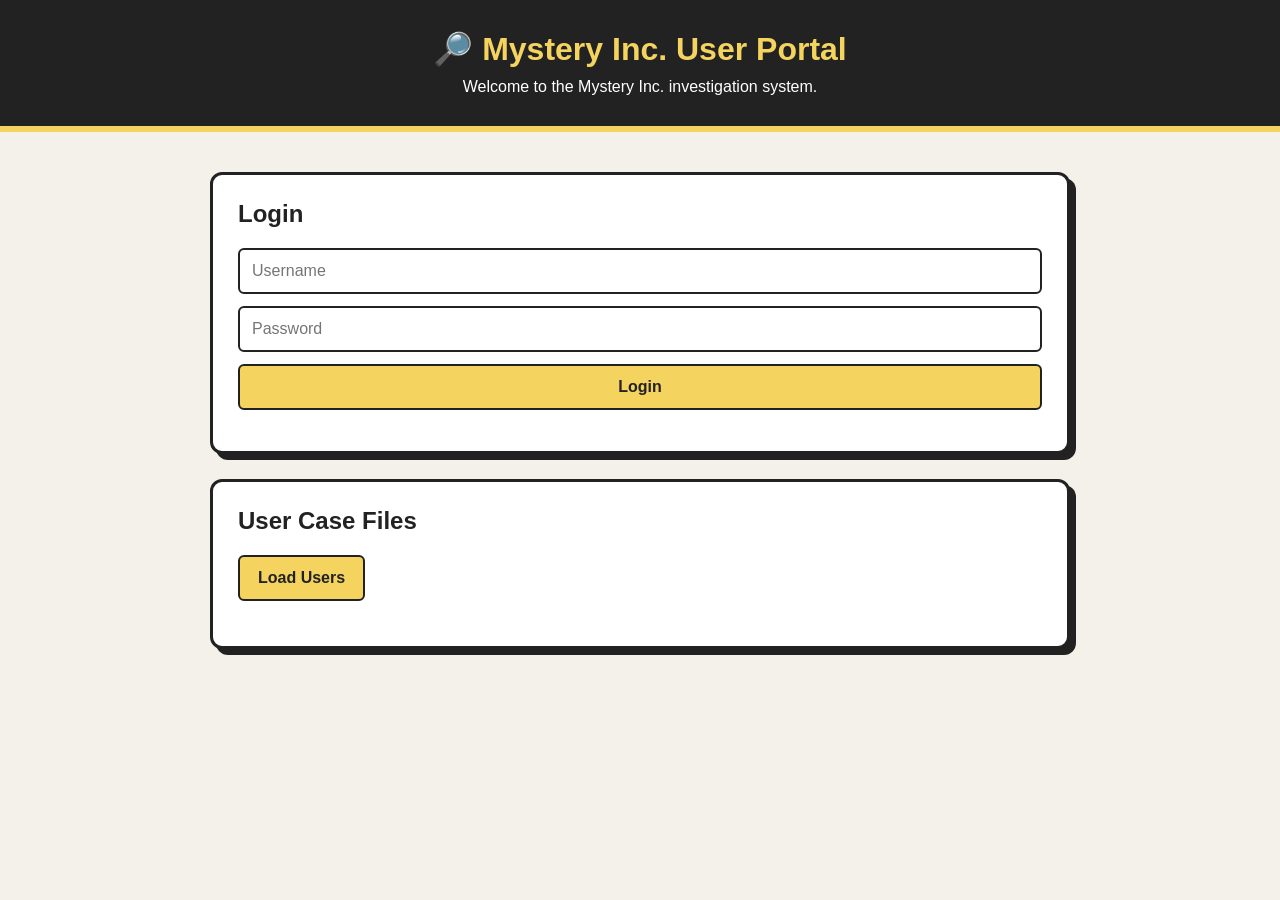
==== frontend/index.html @ 5c2b9360 "Add frontend and SQLi remediation" ====
<!DOCTYPE html>
<html lang="en">
<head>
    <meta charset="UTF-8">
    <meta name="viewport" content="width=device-width, initial-scale=1.0">
    <title>Mystery Inc. User Portal</title>
    <link rel="stylesheet" href="style.css">
</head>
<body>

    <header>
        <h1>🔎 Mystery Inc. User Portal</h1>
        <p>Welcome to the Mystery Inc. investigation system.</p>
    </header>

    <main>
        <section id="login-section">
            <h2>Login</h2>

            <form id="login-form">
                <input
                    type="text"
                    id="username"
                    placeholder="Username"
                    required
                >

                <input
                    type="password"
                    id="password"
                    placeholder="Password"
                    required
                >

                <button type="submit">Login</button>
            </form>

            <p id="login-message"></p>
        </section>

        <section id="users-section">
            <h2>User Case Files</h2>

            <button id="load-users">
                Load Users
            </button>

            <div id="users-container"></div>
        </section>
    </main>

    <script src="app.js"></script>
</body>
</html>
---- frontend/style.css ----
* {
    box-sizing: border-box;
}

body {
    margin: 0;
    font-family: Arial, sans-serif;
    background: #f4f1ea;
    color: #222;
}

header {
    background: #222;
    color: #f4d35e;
    padding: 30px;
    text-align: center;
    border-bottom: 6px solid #f4d35e;
}

header h1 {
    margin: 0 0 10px;
    font-size: 32px;
}

header p {
    margin: 0;
    color: #fff;
}

main {
    max-width: 900px;
    margin: 40px auto;
    padding: 0 20px;
}

section {
    background: #fff;
    padding: 25px;
    margin-bottom: 25px;
    border: 3px solid #222;
    border-radius: 12px;
    box-shadow: 6px 6px 0 #222;
}

h2 {
    margin-top: 0;
}

form {
    display: flex;
    flex-direction: column;
    gap: 12px;
}

input {
    padding: 12px;
    border: 2px solid #222;
    border-radius: 6px;
    font-size: 16px;
}

button {
    padding: 12px 18px;
    background: #f4d35e;
    color: #222;
    border: 2px solid #222;
    border-radius: 6px;
    font-weight: bold;
    font-size: 16px;
    cursor: pointer;
}

button:hover {
    transform: translateY(-2px);
}

#login-message {
    font-weight: bold;
}

#users-container {
    margin-top: 20px;
}

.user-card {
    padding: 15px;
    margin-bottom: 12px;
    border: 2px solid #222;
    border-radius: 8px;
    background: #fafafa;
}

.user-card h3 {
    margin-top: 0;
}

.user-card p {
    margin: 6px 0;
}
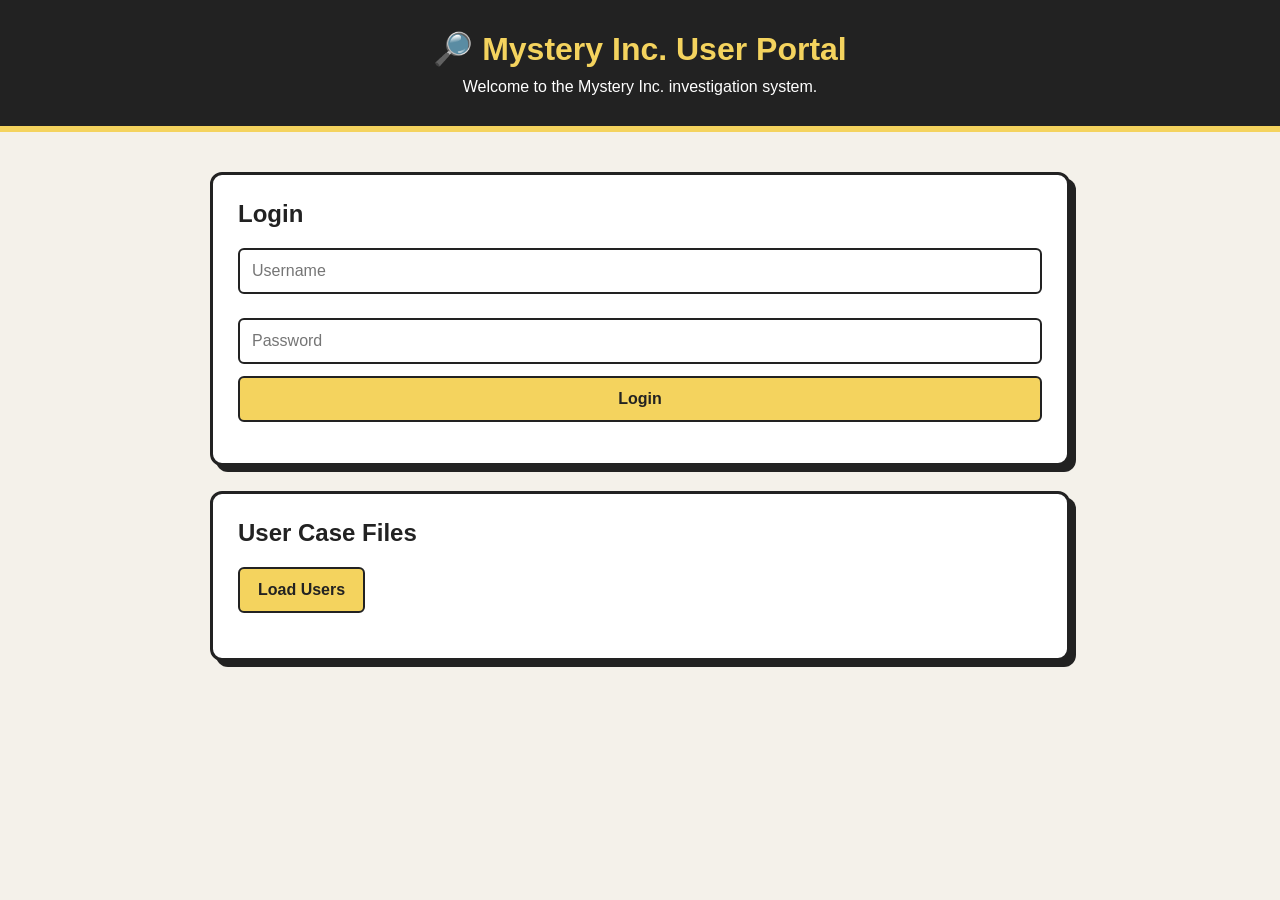
==== commit 6d51c778: "docs: update README with latest security findings" ====
--- a/frontend/index.html
+++ b/frontend/index.html
@@ -24,7 +24,7 @@
                     placeholder="Username"
                     required
                 >
-
+                <div id="search-result"></div>
                 <input
                     type="password"
                     id="password"
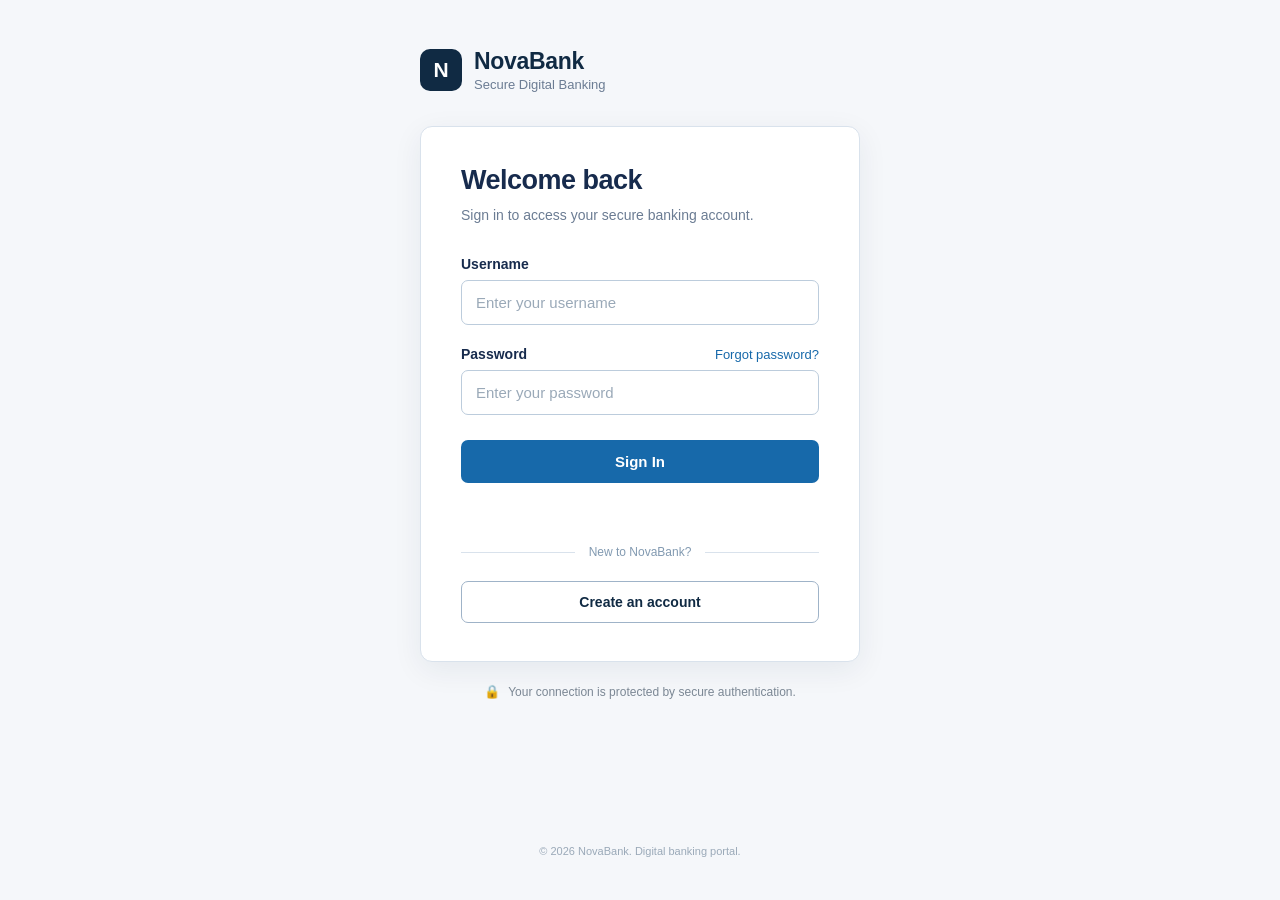
==== commit 678c5b5d: "Expand vulnerable API lab and NovaBank frontend" ====
--- a/frontend/index.html
+++ b/frontend/index.html
@@ -3,52 +3,330 @@
 <head>
     <meta charset="UTF-8">
     <meta name="viewport" content="width=device-width, initial-scale=1.0">
-    <title>Mystery Inc. User Portal</title>
+
+    <title>NovaBank | Secure Banking</title>
+
     <link rel="stylesheet" href="style.css">
 </head>
+
 <body>
 
-    <header>
-        <h1>🔎 Mystery Inc. User Portal</h1>
-        <p>Welcome to the Mystery Inc. investigation system.</p>
-    </header>
-
-    <main>
-        <section id="login-section">
-            <h2>Login</h2>
+    <!-- =========================
+         LOGIN
+         ========================= -->
+
+    <div class="auth-page">
+
+        <div class="auth-brand">
+            <div class="brand-icon">N</div>
+
+            <div>
+                <h1>NovaBank</h1>
+                <p>Secure Digital Banking</p>
+            </div>
+        </div>
+
+        <div class="auth-card">
+
+            <div class="auth-header">
+                <h2>Welcome back</h2>
+                <p>Sign in to access your secure banking account.</p>
+            </div>
 
             <form id="login-form">
-                <input
-                    type="text"
-                    id="username"
-                    placeholder="Username"
-                    required
-                >
-                <div id="search-result"></div>
-                <input
-                    type="password"
-                    id="password"
-                    placeholder="Password"
-                    required
-                >
-
-                <button type="submit">Login</button>
+
+                <div class="form-group">
+                    <label for="username">Username</label>
+
+                    <input
+                        type="text"
+                        id="username"
+                        placeholder="Enter your username"
+                        autocomplete="username"
+                        required
+                    >
+                </div>
+
+                <div class="form-group">
+
+                    <div class="password-header">
+                        <label for="password">Password</label>
+                        <a href="#" id="forgot-password">
+                            Forgot password?
+                        </a>
+                    </div>
+
+                    <input
+                        type="password"
+                        id="password"
+                        placeholder="Enter your password"
+                        autocomplete="current-password"
+                        required
+                    >
+
+                </div>
+
+                <button type="submit" class="login-button">
+                    Sign In
+                </button>
+
+                <p id="login-message"></p>
+
             </form>
 
-            <p id="login-message"></p>
-        </section>
-
-        <section id="users-section">
-            <h2>User Case Files</h2>
-
-            <button id="load-users">
-                Load Users
+            <div class="divider">
+                <span>New to NovaBank?</span>
+            </div>
+
+            <button class="secondary-button" id="register-button">
+                Create an account
             </button>
 
-            <div id="users-container"></div>
-        </section>
-    </main>
+        </div>
+
+        <div class="security-notice">
+            <span>🔒</span>
+            <span>Your connection is protected by secure authentication.</span>
+        </div>
+
+        <footer>
+            <p>© 2026 NovaBank. Digital banking portal.</p>
+        </footer>
+
+    </div>
+
+
+    <!-- =========================
+         DASHBOARD
+         ========================= -->
+
+    <div id="dashboard" style="display: none;">
+
+        <header class="dashboard-header">
+
+            <div>
+                <h1>NovaBank</h1>
+                <p>Secure Digital Banking</p>
+            </div>
+
+            <button id="logout-button">
+                Sign Out
+            </button>
+
+        </header>
+
+
+        <main class="dashboard-main">
+
+            <!-- ACCOUNT OVERVIEW -->
+
+            <section class="welcome-section">
+
+                <p class="dashboard-label">
+                    ACCOUNT OVERVIEW
+                </p>
+
+                <h2>Welcome back</h2>
+
+                <p>
+                    Your banking account at a glance.
+                </p>
+
+            </section>
+
+
+            <!-- BALANCE -->
+
+            <section class="account-card">
+
+                <div>
+
+                    <p class="account-label">
+                        AVAILABLE BALANCE
+                    </p>
+
+                    <h2>€12,450.00</h2>
+
+                </div>
+
+                <div>
+
+                    <p class="account-label">
+                        ACCOUNT
+                    </p>
+
+                    <p>•••• 4821</p>
+
+                </div>
+
+            </section>
+
+
+            <!-- DASHBOARD CARDS -->
+
+            <section class="dashboard-grid">
+
+
+                <!-- =========================
+                     MY ACCOUNT
+                     ========================= -->
+
+                <div class="dashboard-panel">
+
+                    <h3>My Account</h3>
+
+                    <p>
+                        View and manage your personal account information.
+                    </p>
+
+                    <button id="profile-button">
+                        View Profile
+                    </button>
+
+                    <div
+                        id="profile-result"
+                        style="display: none;"
+                    ></div>
+
+                </div>
+
+
+                <!-- =========================
+                     TRANSFERS
+                     ========================= -->
+
+                <div class="dashboard-panel">
+
+                    <h3>Transfers</h3>
+
+                    <p>
+                        Send money and manage your transactions.
+                    </p>
+
+                    <button id="transfer-button">
+                        Transfers
+                    </button>
+
+                    <div
+                        id="transfer-result"
+                        style="display: none;"
+                    >
+
+                        <div class="form-group">
+
+                            <label for="recipient-id">
+                                Recipient ID
+                            </label>
+
+                            <input
+                                type="number"
+                                id="recipient-id"
+                                placeholder="Enter recipient ID"
+                                min="1"
+                            >
+
+                        </div>
+
+
+                        <div class="form-group">
+
+                            <label for="transfer-amount">
+                                Amount
+                            </label>
+
+                            <input
+                                type="number"
+                                id="transfer-amount"
+                                placeholder="0.00"
+                                min="0.01"
+                                step="0.01"
+                            >
+
+                        </div>
+
+
+                        <div class="form-group">
+
+                            <label for="transfer-description">
+                                Description
+                            </label>
+
+                            <input
+                                type="text"
+                                id="transfer-description"
+                                placeholder="e.g. Rent"
+                            >
+
+                        </div>
+
+
+                        <button id="send-transfer-button">
+                            Send Transfer
+                        </button>
+
+                        <p id="transfer-message"></p>
+
+                    </div>
+
+                </div>
+
+
+                <!-- =========================
+                     TRANSACTIONS
+                     ========================= -->
+
+                <div class="dashboard-panel">
+
+                    <h3>Transactions</h3>
+
+                    <p>
+                        Review your recent banking activity.
+                    </p>
+
+                    <button id="transactions-button">
+                        View Transactions
+                    </button>
+
+                    <div
+                        id="transactions-result"
+                        style="display: none;"
+                    ></div>
+
+                </div>
+
+
+                <!-- =========================
+                     SECURITY
+                     ========================= -->
+
+                <div class="dashboard-panel">
+
+                    <h3>Security</h3>
+
+                    <p>
+                        Review your account security and authentication.
+                    </p>
+
+                    <button id="security-button">
+                        Security Center
+                    </button>
+
+                    <div
+                        id="security-result"
+                        style="display: none;"
+                    ></div>
+
+                </div>
+
+
+            </section>
+
+        </main>
+
+    </div>
+
 
     <script src="app.js"></script>
+
 </body>
 </html>
--- a/frontend/style.css
+++ b/frontend/style.css
@@ -2,98 +2,755 @@
     box-sizing: border-box;
 }
 
+:root {
+    --navy: #102a43;
+    --blue: #1769aa;
+    --blue-hover: #12578f;
+    --text: #172b4d;
+    --muted: #6b7c93;
+    --border: #d9e2ec;
+    --background: #f5f7fa;
+    --white: #ffffff;
+}
+
 body {
     margin: 0;
-    font-family: Arial, sans-serif;
-    background: #f4f1ea;
-    color: #222;
-}
-
-header {
-    background: #222;
-    color: #f4d35e;
-    padding: 30px;
+    min-height: 100vh;
+    font-family: -apple-system, BlinkMacSystemFont, "Segoe UI", Roboto,
+        Helvetica, Arial, sans-serif;
+    background: var(--background);
+    color: var(--text);
+}
+
+/* =========================
+   AUTH PAGE
+   ========================= */
+
+.auth-page {
+    min-height: 100vh;
+    display: flex;
+    flex-direction: column;
+    align-items: center;
+    padding: 48px 24px 32px;
+}
+
+/* =========================
+   BRAND
+   ========================= */
+
+.auth-brand {
+    width: 100%;
+    max-width: 440px;
+    display: flex;
+    align-items: center;
+    gap: 12px;
+    margin-bottom: 34px;
+}
+
+.brand-icon {
+    width: 42px;
+    height: 42px;
+    display: flex;
+    align-items: center;
+    justify-content: center;
+
+    background: var(--navy);
+    color: white;
+
+    border-radius: 10px;
+
+    font-size: 21px;
+    font-weight: 700;
+}
+
+.auth-brand h1 {
+    margin: 0;
+    color: var(--navy);
+    font-size: 23px;
+    font-weight: 700;
+    letter-spacing: -0.3px;
+}
+
+.auth-brand p {
+    margin: 2px 0 0;
+    color: var(--muted);
+    font-size: 13px;
+}
+
+/* =========================
+   LOGIN CARD
+   ========================= */
+
+.auth-card {
+    width: 100%;
+    max-width: 440px;
+
+    background: var(--white);
+
+    border: 1px solid var(--border);
+    border-radius: 12px;
+
+    padding: 38px 40px;
+
+    box-shadow: 0 8px 30px rgba(16, 42, 67, 0.07);
+}
+
+.auth-header {
+    margin-bottom: 30px;
+}
+
+.auth-header h2 {
+    margin: 0 0 8px;
+
+    color: var(--text);
+
+    font-size: 27px;
+    font-weight: 650;
+    letter-spacing: -0.5px;
+}
+
+.auth-header p {
+    margin: 0;
+
+    color: var(--muted);
+
+    font-size: 14px;
+    line-height: 1.6;
+}
+
+/* =========================
+   FORM
+   ========================= */
+
+form {
+    display: flex;
+    flex-direction: column;
+}
+
+.form-group {
+    margin-bottom: 21px;
+}
+
+.form-group label {
+    display: block;
+
+    margin-bottom: 8px;
+
+    color: var(--text);
+
+    font-size: 14px;
+    font-weight: 600;
+}
+
+.password-header {
+    display: flex;
+    align-items: center;
+    justify-content: space-between;
+}
+
+.password-header label {
+    margin-bottom: 8px;
+}
+
+.password-header a {
+    margin-bottom: 8px;
+
+    color: var(--blue);
+
+    font-size: 13px;
+    text-decoration: none;
+}
+
+.password-header a:hover {
+    text-decoration: underline;
+}
+
+input {
+    width: 100%;
+
+    padding: 13px 14px;
+
+    background: #ffffff;
+
+    border: 1px solid #bcccdc;
+    border-radius: 7px;
+
+    color: var(--text);
+
+    font-size: 15px;
+
+    outline: none;
+
+    transition:
+        border-color 0.15s ease,
+        box-shadow 0.15s ease;
+}
+
+input::placeholder {
+    color: #9aa9b8;
+}
+
+input:focus {
+    border-color: var(--blue);
+
+    box-shadow: 0 0 0 3px rgba(23, 105, 170, 0.12);
+}
+
+/* =========================
+   BUTTONS
+   ========================= */
+
+button {
+    font-family: inherit;
+    cursor: pointer;
+}
+
+.login-button {
+    width: 100%;
+
+    margin-top: 4px;
+
+    padding: 13px 18px;
+
+    background: var(--blue);
+    color: white;
+
+    border: none;
+    border-radius: 7px;
+
+    font-size: 15px;
+    font-weight: 600;
+
+    transition:
+        background 0.15s ease,
+        transform 0.1s ease;
+}
+
+.login-button:hover {
+    background: var(--blue-hover);
+}
+
+.login-button:active {
+    transform: translateY(1px);
+}
+
+/* =========================
+   LOGIN MESSAGE
+   ========================= */
+
+#login-message {
+    min-height: 20px;
+
+    margin: 14px 0 0;
+
+    color: var(--muted);
+
+    font-size: 13px;
     text-align: center;
-    border-bottom: 6px solid #f4d35e;
-}
-
-header h1 {
-    margin: 0 0 10px;
+}
+
+/* =========================
+   DIVIDER
+   ========================= */
+
+.divider {
+    display: flex;
+    align-items: center;
+    gap: 14px;
+
+    margin: 28px 0 22px;
+
+    color: #829ab1;
+
+    font-size: 12px;
+}
+
+.divider::before,
+.divider::after {
+    content: "";
+
+    flex: 1;
+
+    height: 1px;
+
+    background: var(--border);
+}
+
+.divider span {
+    white-space: nowrap;
+}
+
+/* =========================
+   REGISTER
+   ========================= */
+
+.secondary-button {
+    width: 100%;
+
+    padding: 12px 18px;
+
+    background: white;
+    color: var(--navy);
+
+    border: 1px solid #9fb3c8;
+    border-radius: 7px;
+
+    font-size: 14px;
+    font-weight: 600;
+
+    transition:
+        background 0.15s ease,
+        border-color 0.15s ease;
+}
+
+.secondary-button:hover {
+    background: #f5f7fa;
+    border-color: var(--navy);
+}
+
+/* =========================
+   SECURITY NOTICE
+   ========================= */
+
+.security-notice {
+    display: flex;
+    align-items: center;
+    justify-content: center;
+    gap: 8px;
+
+    max-width: 440px;
+
+    margin-top: 22px;
+
+    color: #7b8794;
+
+    font-size: 12px;
+    text-align: center;
+}
+
+.security-notice span:first-child {
+    font-size: 13px;
+}
+
+/* =========================
+   FOOTER
+   ========================= */
+
+footer {
+    margin-top: auto;
+    padding-top: 42px;
+
+    color: #9aa9b8;
+
+    font-size: 11px;
+    text-align: center;
+}
+
+/* =========================
+   AUTH RESPONSIVE
+   ========================= */
+
+@media (max-width: 520px) {
+
+    .auth-page {
+        padding: 28px 16px 24px;
+    }
+
+    .auth-brand {
+        margin-bottom: 24px;
+    }
+
+    .auth-card {
+        padding: 30px 24px;
+        border-radius: 10px;
+    }
+
+    .auth-header h2 {
+        font-size: 24px;
+    }
+}
+
+
+/* =========================
+   DASHBOARD
+   ========================= */
+
+#dashboard {
+    min-height: 100vh;
+    background: var(--background);
+}
+
+/* =========================
+   DASHBOARD HEADER
+   ========================= */
+
+.dashboard-header {
+    min-height: 72px;
+
+    display: flex;
+    align-items: center;
+    justify-content: space-between;
+
+    padding: 0 48px;
+
+    background: var(--white);
+    border-bottom: 1px solid var(--border);
+}
+
+.dashboard-header h1 {
+    margin: 0;
+
+    color: var(--navy);
+
+    font-size: 21px;
+    font-weight: 700;
+}
+
+.dashboard-header p {
+    margin: 2px 0 0;
+
+    color: var(--muted);
+
+    font-size: 12px;
+}
+
+#logout-button {
+    padding: 9px 16px;
+
+    background: white;
+    color: var(--navy);
+
+    border: 1px solid #9fb3c8;
+    border-radius: 7px;
+
+    font-size: 13px;
+    font-weight: 600;
+}
+
+#logout-button:hover {
+    background: #f5f7fa;
+}
+
+/* =========================
+   DASHBOARD MAIN
+   ========================= */
+
+.dashboard-main {
+    width: 100%;
+    max-width: 1120px;
+
+    margin: 0 auto;
+
+    padding: 42px 32px 60px;
+}
+
+/* =========================
+   WELCOME
+   ========================= */
+
+.welcome-section {
+    margin-bottom: 25px;
+}
+
+.dashboard-label {
+    margin: 0 0 8px;
+
+    color: var(--blue);
+
+    font-size: 11px;
+    font-weight: 700;
+    letter-spacing: 1px;
+}
+
+.welcome-section h2 {
+    margin: 0 0 6px;
+
+    color: var(--text);
+
+    font-size: 28px;
+    font-weight: 650;
+}
+
+.welcome-section p:last-child {
+    margin: 0;
+
+    color: var(--muted);
+
+    font-size: 14px;
+}
+
+/* =========================
+   ACCOUNT CARD
+   ========================= */
+
+.account-card {
+    display: flex;
+    align-items: center;
+    justify-content: space-between;
+
+    padding: 30px 34px;
+
+    margin-bottom: 28px;
+
+    background: var(--navy);
+    color: white;
+
+    border-radius: 12px;
+
+    box-shadow: 0 8px 24px rgba(16, 42, 67, 0.12);
+}
+
+.account-card h2 {
+    margin: 8px 0 0;
+
     font-size: 32px;
-}
-
-header p {
+    font-weight: 600;
+    letter-spacing: -0.5px;
+}
+
+.account-card p {
     margin: 0;
-    color: #fff;
-}
-
-main {
-    max-width: 900px;
-    margin: 40px auto;
-    padding: 0 20px;
-}
-
-section {
-    background: #fff;
+
+    font-size: 14px;
+}
+
+.account-label {
+    color: #b8c7d9 !important;
+
+    font-size: 10px !important;
+    font-weight: 700;
+
+    letter-spacing: 1px;
+}
+
+/* =========================
+   DASHBOARD PANELS
+   ========================= */
+
+.dashboard-grid {
+    display: grid;
+
+    grid-template-columns: repeat(2, 1fr);
+
+    gap: 18px;
+}
+
+.dashboard-panel {
     padding: 25px;
-    margin-bottom: 25px;
-    border: 3px solid #222;
-    border-radius: 12px;
-    box-shadow: 6px 6px 0 #222;
-}
-
-h2 {
-    margin-top: 0;
-}
-
-form {
+
+    background: var(--white);
+
+    border: 1px solid var(--border);
+    border-radius: 10px;
+
+    transition:
+        box-shadow 0.15s ease,
+        transform 0.15s ease;
+}
+
+.dashboard-panel:hover {
+    transform: translateY(-2px);
+
+    box-shadow: 0 6px 20px rgba(16, 42, 67, 0.07);
+}
+
+.dashboard-panel h3 {
+    margin: 0 0 8px;
+
+    color: var(--text);
+
+    font-size: 17px;
+}
+
+.dashboard-panel p {
+    min-height: 42px;
+
+    margin: 0 0 18px;
+
+    color: var(--muted);
+
+    font-size: 13px;
+    line-height: 1.6;
+}
+
+.dashboard-panel button {
+    padding: 9px 14px;
+
+    background: white;
+    color: var(--blue);
+
+    border: 1px solid #9fb3c8;
+    border-radius: 6px;
+
+    font-size: 13px;
+    font-weight: 600;
+}
+
+.dashboard-panel button:hover {
+    background: #f5f7fa;
+    border-color: var(--blue);
+}
+
+/* =========================
+   DASHBOARD RESPONSIVE
+   ========================= */
+
+@media (max-width: 700px) {
+
+    .dashboard-header {
+        padding: 0 20px;
+    }
+
+    .dashboard-main {
+        padding: 30px 18px 45px;
+    }
+
+    .account-card {
+        align-items: flex-start;
+        flex-direction: column;
+        gap: 24px;
+
+        padding: 25px;
+    }
+
+    .account-card h2 {
+        font-size: 28px;
+    }
+
+    .dashboard-grid {
+        grid-template-columns: 1fr;
+    }
+    
+}
+/* =========================
+   TRANSACTIONS
+   ========================= */
+
+#transactions-result {
+    margin-top: 24px;
+    padding-top: 20px;
+    border-top: 1px solid var(--border);
+}
+
+.transactions-header {
+    display: flex;
+    justify-content: space-between;
+    align-items: center;
+    gap: 20px;
+    margin-bottom: 18px;
+}
+
+.transactions-header h4 {
+    margin: 0;
+    font-size: 17px;
+    color: var(--text);
+}
+
+.transactions-header p {
+    margin: 4px 0 0;
+    font-size: 13px;
+    color: var(--muted);
+}
+
+#close-transactions-button {
+    padding: 8px 16px;
+    border: 1px solid var(--border);
+    border-radius: 7px;
+    background: white;
+    color: var(--text);
+    font-size: 13px;
+    cursor: pointer;
+}
+
+#close-transactions-button:hover {
+    background: var(--background);
+}
+
+.transaction-list {
     display: flex;
     flex-direction: column;
+    gap: 10px;
+}
+
+.transaction-item {
+    display: grid;
+    grid-template-columns: 1fr auto auto;
+    align-items: center;
+    gap: 20px;
+    padding: 15px 16px;
+    border: 1px solid var(--border);
+    border-radius: 9px;
+    background: white;
+}
+
+.transaction-main {
+    display: flex;
+    align-items: center;
     gap: 12px;
 }
 
-input {
-    padding: 12px;
-    border: 2px solid #222;
-    border-radius: 6px;
-    font-size: 16px;
-}
-
-button {
-    padding: 12px 18px;
-    background: #f4d35e;
-    color: #222;
-    border: 2px solid #222;
-    border-radius: 6px;
-    font-weight: bold;
-    font-size: 16px;
-    cursor: pointer;
-}
-
-button:hover {
-    transform: translateY(-2px);
-}
-
-#login-message {
-    font-weight: bold;
-}
-
-#users-container {
-    margin-top: 20px;
-}
-
-.user-card {
-    padding: 15px;
-    margin-bottom: 12px;
-    border: 2px solid #222;
-    border-radius: 8px;
-    background: #fafafa;
-}
-
-.user-card h3 {
-    margin-top: 0;
-}
-
-.user-card p {
-    margin: 6px 0;
+.transaction-icon {
+    width: 36px;
+    height: 36px;
+    display: flex;
+    align-items: center;
+    justify-content: center;
+    border-radius: 50%;
+    background: #eef4f8;
+    color: var(--blue);
+    font-size: 17px;
+    font-weight: 600;
+}
+
+.transaction-main strong {
+    display: block;
+    color: var(--text);
+    font-size: 14px;
+    margin-bottom: 3px;
+}
+
+.transaction-main span {
+    display: block;
+    color: var(--muted);
+    font-size: 12px;
+}
+
+.transaction-details {
+    display: flex;
+    flex-direction: column;
+    gap: 3px;
+    color: var(--muted);
+    font-size: 12px;
+}
+
+.transaction-amount {
+    font-size: 15px;
+    font-weight: 600;
+    color: var(--text);
+    white-space: nowrap;
+}
+
+.transactions-loading {
+    color: var(--muted);
+    font-size: 13px;
+}
+
+
+/* Mobile */
+
+@media (max-width: 700px) {
+
+    .transaction-item {
+        grid-template-columns: 1fr auto;
+    }
+
+    .transaction-details {
+        grid-column: 1;
+    }
+
+    .transaction-amount {
+        grid-column: 2;
+        grid-row: 1 / span 2;
+    }
+
 }
